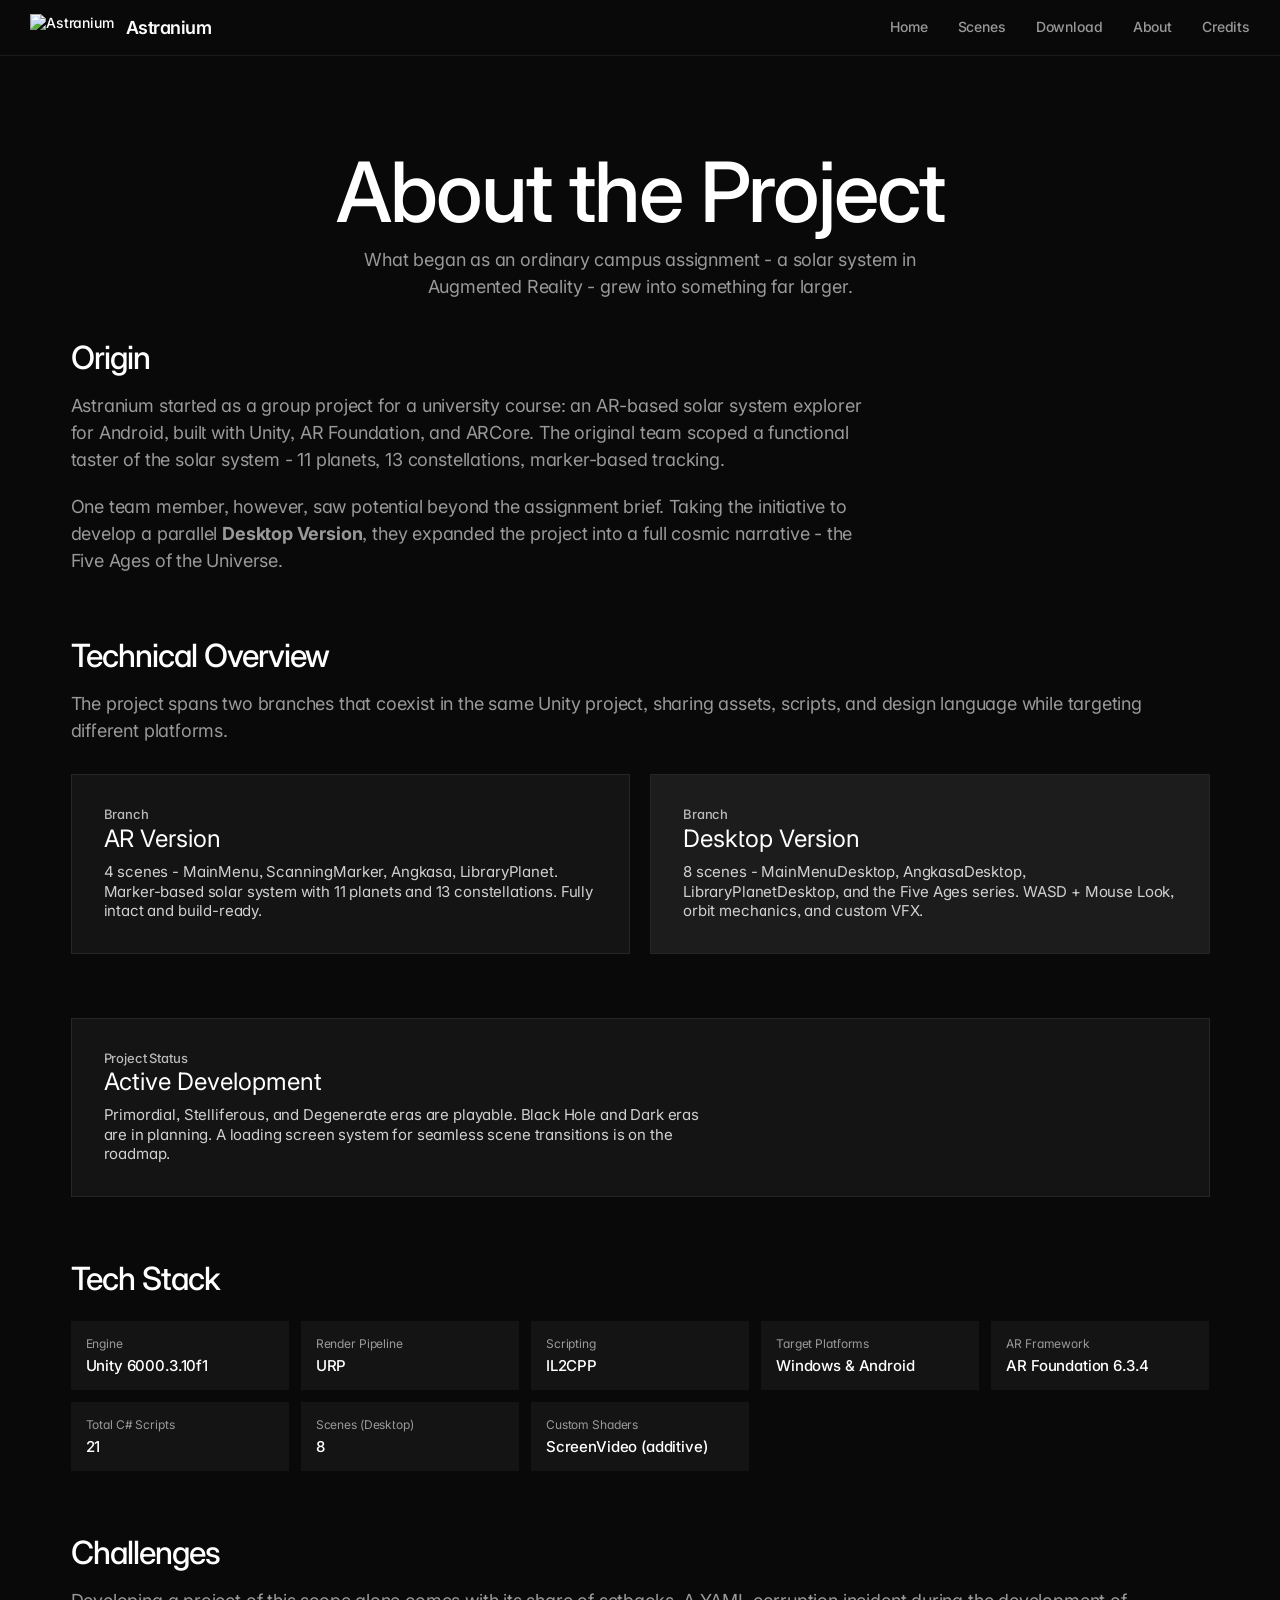
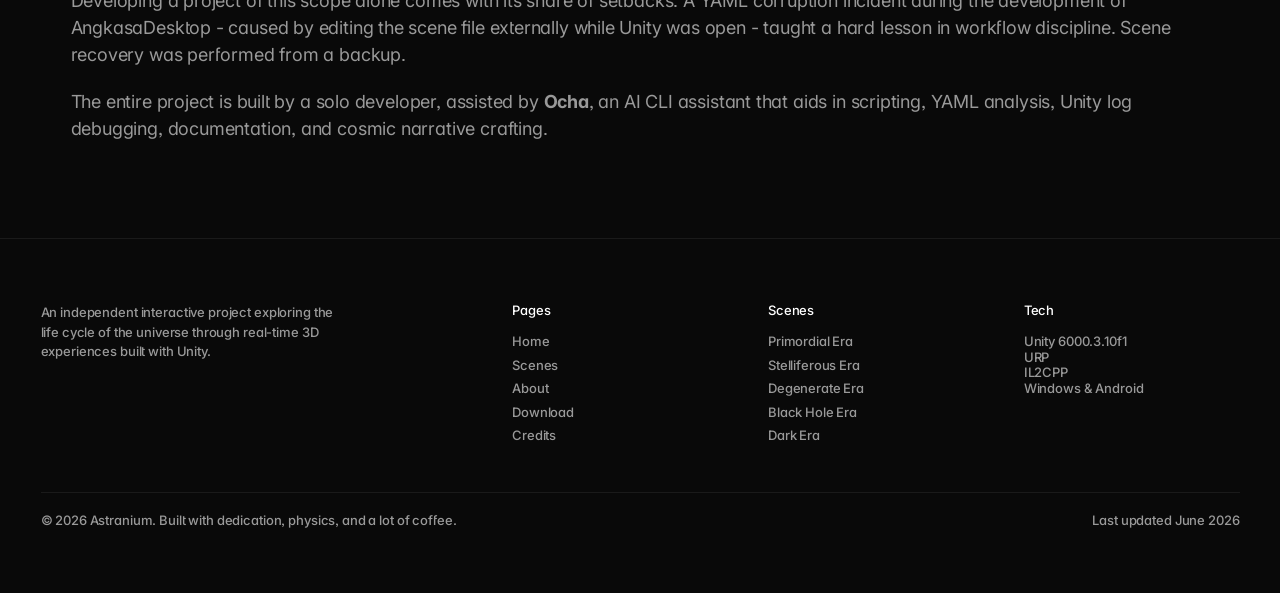
==== about.html @ 6d4ba45e "Add files via upload" ====
<!DOCTYPE html>
<html lang="en">
<head>
  <meta charset="UTF-8">
  <meta name="viewport" content="width=device-width, initial-scale=1.0">
  <title>About — Astranium</title>
  <link rel="icon" href="WebAssets/logo.png" type="image/png">
  <link rel="stylesheet" href="style.css">
</head>
<body>

  <nav class="top-nav">
    <div class="top-nav-logo">
      <img src="WebAssets/logo.png" alt="Astranium">
      <span>Astranium</span>
    </div>
    <button class="hamburger">&#9776;</button>
    <div class="top-nav-links">
      <a href="index.html">Home</a>
      <a href="scenes.html">Scenes</a>
      <a href="download.html">Download</a>
      <a href="about.html">About</a>
      <a href="credits.html">Credits</a>
    </div>
  </nav>

  <section class="page-header">
    <h1 class="display-xl">About the Project</h1>
    <p class="body-lg">
      What began as an ordinary campus assignment - a solar system in Augmented Reality -
      grew into something far larger.
    </p>
  </section>

  <section class="section" style="padding-top: 0;">
    <div class="container">

      <div style="max-width: 800px; margin-bottom: 64px;">
        <h2 class="display-md" style="margin-bottom: 16px;">Origin</h2>
        <p class="body-lg" style="color: var(--ink-muted);">
          Astranium started as a group project for a university course: an AR-based solar system
          explorer for Android, built with Unity, AR Foundation, and ARCore. The original team
          scoped a functional taster of the solar system - 11 planets, 13 constellations,
          marker-based tracking.
        </p>
        <p class="body-lg mt-lg" style="color: var(--ink-muted);">
          One team member, however, saw potential beyond the assignment brief. Taking the initiative
          to develop a parallel <strong>Desktop Version</strong>, they expanded the project into
          a full cosmic narrative - the Five Ages of the Universe.
        </p>
      </div>

      <div style="margin-bottom: 64px;">
        <h2 class="display-md" style="margin-bottom: 16px;">Technical Overview</h2>
        <p class="body-lg" style="color: var(--ink-muted); margin-bottom: 24px;">
          The project spans two branches that coexist in the same Unity project, sharing assets,
          scripts, and design language while targeting different platforms.
        </p>
        <div class="spotlight-grid">
          <div class="gradient-spotlight gradient-violet">
            <p class="caption" style="opacity: 0.7;">Branch</p>
            <h3>AR Version</h3>
            <p style="margin-top: 8px; color: rgba(255,255,255,0.8);">
              4 scenes - MainMenu, ScanningMarker, Angkasa, LibraryPlanet. Marker-based
              solar system with 11 planets and 13 constellations. Fully intact and build-ready.
            </p>
          </div>
          <div class="gradient-spotlight gradient-orange">
            <p class="caption" style="opacity: 0.7;">Branch</p>
            <h3>Desktop Version</h3>
            <p style="margin-top: 8px; color: rgba(255,255,255,0.8);">
              8 scenes - MainMenuDesktop, AngkasaDesktop, LibraryPlanetDesktop, and the
              Five Ages series. WASD + Mouse Look, orbit mechanics, and custom VFX.
            </p>
          </div>
        </div>
      </div>

      <div class="gradient-spotlight gradient-magenta" style="margin-bottom: 64px;">
        <p class="caption" style="opacity: 0.7;">Project Status</p>
        <h3>Active Development</h3>
        <p style="margin-top: 8px; color: rgba(255,255,255,0.8); max-width: 600px;">
          Primordial, Stelliferous, and Degenerate eras are playable. Black Hole and Dark eras
          are in planning. A loading screen system for seamless scene transitions is on the roadmap.
        </p>
      </div>

      <div style="margin-bottom: 64px;">
        <h2 class="display-md" style="margin-bottom: 24px;">Tech Stack</h2>
        <div class="tech-stack">
          <div class="tech-item">
            <span class="label">Engine</span>
            <span class="value">Unity 6000.3.10f1</span>
          </div>
          <div class="tech-item">
            <span class="label">Render Pipeline</span>
            <span class="value">URP</span>
          </div>
          <div class="tech-item">
            <span class="label">Scripting</span>
            <span class="value">IL2CPP</span>
          </div>
          <div class="tech-item">
            <span class="label">Target Platforms</span>
            <span class="value">Windows &amp; Android</span>
          </div>
          <div class="tech-item">
            <span class="label">AR Framework</span>
            <span class="value">AR Foundation 6.3.4</span>
          </div>
          <div class="tech-item">
            <span class="label">Total C&#35; Scripts</span>
            <span class="value">21</span>
          </div>
          <div class="tech-item">
            <span class="label">Scenes (Desktop)</span>
            <span class="value">8</span>
          </div>
          <div class="tech-item">
            <span class="label">Custom Shaders</span>
            <span class="value">ScreenVideo (additive)</span>
          </div>
        </div>
      </div>

      <div>
        <h2 class="display-md" style="margin-bottom: 16px;">Challenges</h2>
        <p class="body-lg" style="color: var(--ink-muted);">
          Developing a project of this scope alone comes with its share of setbacks. A YAML
          corruption incident during the development of AngkasaDesktop - caused by editing
          the scene file externally while Unity was open - taught a hard lesson in
          workflow discipline. Scene recovery was performed from a backup.
        </p>
        <p class="body-lg mt-lg" style="color: var(--ink-muted);">
          The entire project is built by a solo developer, assisted by <strong>Ocha</strong>,
          an AI CLI assistant that aids in scripting, YAML analysis, Unity log debugging,
          documentation, and cosmic narrative crafting.
        </p>
      </div>

    </div>
  </section>

  <footer class="footer">
    <div class="footer-grid">
      <div class="footer-brand">
        <p>An independent interactive project exploring the life cycle of the universe through real-time 3D experiences built with Unity.</p>
      </div>
      <div class="footer-col">
        <h4>Pages</h4>
        <a href="index.html">Home</a>
        <a href="scenes.html">Scenes</a>
        <a href="about.html">About</a>
        <a href="download.html">Download</a>
        <a href="credits.html">Credits</a>
      </div>
      <div class="footer-col">
        <h4>Scenes</h4>
        <a href="scenes.html">Primordial Era</a>
        <a href="scenes.html">Stelliferous Era</a>
        <a href="scenes.html">Degenerate Era</a>
        <a href="scenes.html">Black Hole Era</a>
        <a href="scenes.html">Dark Era</a>
      </div>
      <div class="footer-col">
        <h4>Tech</h4>
        <span>Unity 6000.3.10f1</span><br>
        <span>URP</span><br>
        <span>IL2CPP</span><br>
        <span>Windows &amp; Android</span>
      </div>
    </div>
    <div class="footer-bottom">
      <span>&copy; 2026 Astranium. Built with dedication, physics, and a lot of coffee.</span>
      <span class="caption">Last updated June 2026</span>
    </div>
  </footer>

  <script src="script.js"></script>
</body>
</html>
---- style.css ----
@import url('https://fonts.googleapis.com/css2?family=Inter:wght@400;500;600;700&display=swap');

:root {
  --primary: #ffffff;
  --on-primary: #000000;
  --accent-blue: #0099ff;
  --ink: #ffffff;
  --ink-muted: #999999;
  --canvas: #090909;
  --surface-1: #141414;
  --surface-2: #1c1c1c;
  --hairline: #262626;
  --hairline-soft: #1a1a1a;
  --inverse-canvas: #ffffff;
  --inverse-ink: #000000;
  --gradient-magenta: #555555;
  --gradient-violet: #444444;
  --gradient-orange: #333333;
  --gradient-coral: #2a2a2a;
  --semantic-success: #cccccc;

  --rounded-xs: 0px;
  --rounded-sm: 0px;
  --rounded-md: 0px;
  --rounded-lg: 0px;
  --rounded-xl: 0px;
  --rounded-xxl: 0px;
  --rounded-pill: 0px;
  --rounded-full: 0px;

  --space-hair: 1px;
  --space-xxs: 4px;
  --space-xs: 8px;
  --space-sm: 12px;
  --space-md: 15px;
  --space-lg: 20px;
  --space-xl: 30px;
  --space-xxl: 40px;
  --space-section: 96px;
}

*, *::before, *::after {
  margin: 0;
  padding: 0;
  box-sizing: border-box;
}

html {
  scroll-behavior: smooth;
}

body {
  font-family: 'Inter', -apple-system, BlinkMacSystemFont, sans-serif;
  background-color: var(--canvas);
  color: var(--ink);
  font-size: 15px;
  font-weight: 400;
  line-height: 1.3;
  letter-spacing: -0.15px;
  font-feature-settings: 'cv11', 'ss03', 'ss07', 'dlig';
  -webkit-font-smoothing: antialiased;
  -moz-osx-font-smoothing: grayscale;
}

/* Top Navigation */
.top-nav {
  position: sticky;
  top: 0;
  z-index: 100;
  background-color: var(--canvas);
  height: 56px;
  display: flex;
  align-items: center;
  justify-content: space-between;
  padding: 0 var(--space-xl);
  border-bottom: 1px solid var(--hairline-soft);
  font-size: 14px;
  font-weight: 500;
  letter-spacing: -0.14px;
}

.top-nav-logo {
  display: flex;
  align-items: center;
  gap: var(--space-sm);
}

.top-nav-logo img {
  height: 28px;
  width: auto;
}

.top-nav-logo span {
  font-size: 18px;
  font-weight: 600;
  letter-spacing: -0.5px;
}

.top-nav-links {
  display: flex;
  align-items: center;
  gap: var(--space-xl);
}

.top-nav-links a {
  color: var(--ink-muted);
  text-decoration: none;
  transition: color 0.2s;
}

.top-nav-links a:hover {
  color: var(--ink);
}

.top-nav-cta {
  display: flex;
  align-items: center;
  gap: var(--space-sm);
}

/* Buttons */
.btn-primary {
  display: inline-flex;
  align-items: center;
  justify-content: center;
  background-color: var(--primary);
  color: var(--on-primary);
  font-family: 'Inter', sans-serif;
  font-size: 14px;
  font-weight: 500;
  line-height: 1;
  letter-spacing: -0.14px;
  font-feature-settings: 'cv11';
  border-radius: var(--rounded-pill);
  padding: 10px 15px;
  border: none;
  cursor: pointer;
  text-decoration: none;
  transition: transform 0.15s, opacity 0.15s;
}

.btn-primary:hover {
  transform: scale(0.97);
  opacity: 0.92;
}

.btn-primary:active {
  transform: scale(0.95);
}

.btn-secondary {
  display: inline-flex;
  align-items: center;
  justify-content: center;
  background-color: var(--surface-1);
  color: var(--ink);
  font-family: 'Inter', sans-serif;
  font-size: 14px;
  font-weight: 500;
  line-height: 1;
  letter-spacing: -0.14px;
  font-feature-settings: 'cv11';
  border-radius: var(--rounded-pill);
  padding: 10px 15px;
  border: none;
  cursor: pointer;
  text-decoration: none;
  transition: transform 0.15s, opacity 0.15s;
}

.btn-secondary:hover {
  transform: scale(0.97);
  opacity: 0.92;
}

.btn-translucent {
  display: inline-flex;
  align-items: center;
  justify-content: center;
  background-color: var(--surface-2);
  color: var(--ink);
  font-family: 'Inter', sans-serif;
  font-size: 14px;
  font-weight: 500;
  line-height: 1;
  letter-spacing: -0.14px;
  font-feature-settings: 'cv11';
  border-radius: var(--rounded-xxl);
  padding: 8px 14px;
  border: none;
  cursor: pointer;
  text-decoration: none;
}

/* Display Typography */
.display-xxl {
  font-size: clamp(48px, 8vw, 110px);
  font-weight: 500;
  line-height: 0.85;
  letter-spacing: clamp(-2.5px, -0.05em, -5.5px);
}

.display-xl {
  font-size: clamp(42px, 6.5vw, 85px);
  font-weight: 500;
  line-height: 0.95;
  letter-spacing: clamp(-2px, -0.04em, -4.25px);
}

.display-lg {
  font-size: clamp(32px, 5vw, 62px);
  font-weight: 500;
  line-height: 1;
  letter-spacing: clamp(-1.5px, -0.03em, -3.1px);
}

.display-md {
  font-size: clamp(24px, 3vw, 32px);
  font-weight: 500;
  line-height: 1.13;
  letter-spacing: -1px;
}

.headline {
  font-size: 22px;
  font-weight: 700;
  line-height: 1.2;
  letter-spacing: -0.8px;
}

.subhead {
  font-size: 24px;
  font-weight: 400;
  line-height: 1.3;
  letter-spacing: -0.01px;
}

/* Body */
.body-lg {
  font-size: 18px;
  font-weight: 400;
  line-height: 1.5;
  letter-spacing: -0.18px;
}

.body-sm {
  font-size: 14px;
  font-weight: 500;
  line-height: 1.4;
  letter-spacing: -0.14px;
}

.caption {
  font-size: 13px;
  font-weight: 500;
  line-height: 1.2;
  letter-spacing: -0.13px;
}

.micro {
  font-size: 12px;
  font-weight: 400;
  line-height: 1.2;
  letter-spacing: -0.12px;
}

/* Links */
a {
  color: var(--accent-blue);
  text-decoration: none;
}

a:hover {
  text-decoration: underline;
}

/* Layout */
.container {
  max-width: 1199px;
  margin: 0 auto;
  padding: 0 var(--space-xl);
}

.section {
  padding: var(--space-section) 0;
}

.section-dark {
  background-color: var(--canvas);
}

/* Hero Section */
.hero {
  min-height: 80vh;
  display: flex;
  flex-direction: column;
  align-items: center;
  justify-content: center;
  text-align: center;
  padding: var(--space-xxl) var(--space-xl);
  position: relative;
  overflow: hidden;
}

.hero-bg {
  position: absolute;
  inset: 0;
  z-index: 0;
  opacity: 0.3;
}

.hero-bg img {
  width: 100%;
  height: 100%;
  object-fit: cover;
}

.hero-content {
  position: relative;
  z-index: 1;
  max-width: 900px;
}

.hero-content p {
  margin-top: var(--space-lg);
  max-width: 650px;
  margin-left: auto;
  margin-right: auto;
  color: var(--ink-muted);
}

.hero-cta {
  margin-top: var(--space-xl);
  display: flex;
  gap: var(--space-sm);
  justify-content: center;
  flex-wrap: wrap;
}

/* Cards Grid */
.card-grid {
  display: grid;
  grid-template-columns: repeat(auto-fill, minmax(340px, 1fr));
  gap: var(--space-lg);
}

.card {
  background-color: var(--surface-1);
  border-radius: var(--rounded-xl);
  padding: 24px;
  transition: transform 0.2s, background-color 0.2s;
}

.card:hover {
  transform: translateY(-2px);
}

.card-featured {
  background-color: var(--surface-2);
}

.card-image {
  width: 100%;
  aspect-ratio: 16 / 9;
  object-fit: cover;
  border-radius: var(--rounded-lg);
  margin-bottom: var(--space-md);
}

.card h3 {
  margin-bottom: var(--space-xs);
}

.card p {
  color: var(--ink-muted);
  font-size: 14px;
  line-height: 1.4;
  letter-spacing: -0.14px;
}

/* Gradient Spotlight Cards */
.gradient-spotlight {
  border-radius: var(--rounded-xxl);
  padding: 32px;
  color: var(--ink);
}

.gradient-spotlight h3 {
  font-size: 24px;
  font-weight: 400;
  line-height: 1.3;
  letter-spacing: -0.01px;
}

.gradient-violet {
  background: var(--surface-1);
  border: 1px solid var(--hairline);
}

.gradient-magenta {
  background: var(--surface-1);
  border: 1px solid var(--hairline);
}

.gradient-orange {
  background: var(--surface-2);
  border: 1px solid var(--hairline);
}

.gradient-coral {
  background: var(--surface-2);
  border: 1px solid var(--hairline);
}

/* Spotlight Grid - 2 columns */
.spotlight-grid {
  display: grid;
  grid-template-columns: 1fr 1fr;
  gap: var(--space-lg);
  margin-top: var(--space-xl);
}

/* Section Titles */
.section-header {
  margin-bottom: var(--space-xxl);
}

.section-header .display-lg {
  margin-bottom: var(--space-md);
}

.section-header p {
  max-width: 600px;
  color: var(--ink-muted);
}

/* Footer */
.footer {
  background-color: var(--canvas);
  color: var(--ink-muted);
  font-size: 13px;
  font-weight: 500;
  line-height: 1.2;
  letter-spacing: -0.13px;
  padding: 64px 32px;
  border-top: 1px solid var(--hairline-soft);
}

.footer-grid {
  max-width: 1199px;
  margin: 0 auto;
  display: grid;
  grid-template-columns: 2fr 1fr 1fr 1fr;
  gap: var(--space-xxl);
}

.footer-brand {
  display: flex;
  flex-direction: column;
  gap: var(--space-md);
}

.footer-brand img {
  height: 28px;
  width: auto;
}

.footer-brand p {
  max-width: 300px;
  line-height: 1.5;
}

.footer-col h4 {
  color: var(--ink);
  margin-bottom: var(--space-md);
  font-size: 13px;
  font-weight: 500;
}

.footer-col a {
  display: block;
  color: var(--ink-muted);
  margin-bottom: var(--space-xs);
  text-decoration: none;
}

.footer-col a:hover {
  color: var(--ink);
}

.footer-bottom {
  max-width: 1199px;
  margin: var(--space-xxl) auto 0;
  padding-top: var(--space-lg);
  border-top: 1px solid var(--hairline-soft);
  display: flex;
  justify-content: space-between;
  align-items: center;
  flex-wrap: wrap;
  gap: var(--space-md);
}

/* Page Header */
.page-header {
  padding: var(--space-section) var(--space-xl) var(--space-xxl);
  text-align: center;
}

.page-header p {
  max-width: 600px;
  margin: var(--space-md) auto 0;
  color: var(--ink-muted);
}

/* Scene Tags */
.tag {
  display: inline-block;
  font-size: 12px;
  font-weight: 500;
  padding: 3px 10px;
  border-radius: var(--rounded-pill);
  letter-spacing: -0.12px;
  margin-bottom: var(--space-sm);
}

.tag-primordial {
  background: var(--surface-2);
  color: var(--ink);
}

.tag-stelliferous {
  background: var(--surface-2);
  color: var(--ink);
}

.tag-degenerate {
  background: var(--surface-2);
  color: var(--ink);
}

.tag-blackhole {
  background: var(--surface-1);
  color: var(--ink-muted);
}

.tag-darkera {
  background: var(--surface-2);
  color: var(--ink);
}

/* Credits Page */
.credit-section {
  margin-bottom: var(--space-xxl);
}

.credit-section h2 {
  margin-bottom: var(--space-lg);
}

.credit-item {
  display: flex;
  justify-content: space-between;
  align-items: flex-start;
  padding: var(--space-md) 0;
  border-bottom: 1px solid var(--hairline-soft);
}

.credit-item:last-child {
  border-bottom: none;
}

.credit-label {
  color: var(--ink-muted);
  font-size: 14px;
  letter-spacing: -0.14px;
}

.credit-value {
  text-align: right;
  max-width: 60%;
  font-size: 14px;
  letter-spacing: -0.14px;
}

/* About page */
.tech-stack {
  display: grid;
  grid-template-columns: repeat(auto-fill, minmax(200px, 1fr));
  gap: var(--space-sm);
}

.tech-item {
  background-color: var(--surface-1);
  border-radius: var(--rounded-lg);
  padding: var(--space-md);
  display: flex;
  flex-direction: column;
  gap: var(--space-xxs);
}

.tech-item .label {
  font-size: 12px;
  color: var(--ink-muted);
  letter-spacing: -0.12px;
}

.tech-item .value {
  font-size: 15px;
  font-weight: 500;
  letter-spacing: -0.15px;
}

/* Responsive */
@media (max-width: 810px) {
  .spotlight-grid {
    grid-template-columns: 1fr;
  }

  .card-grid {
    grid-template-columns: 1fr;
  }

  .top-nav-links {
    display: none;
  }

  .top-nav-links.mobile-open {
    display: flex;
    flex-direction: column;
    position: absolute;
    top: 56px;
    left: 0;
    right: 0;
    background: var(--canvas);
    padding: var(--space-lg);
    border-bottom: 1px solid var(--hairline);
    gap: var(--space-md);
  }

  .footer-grid {
    grid-template-columns: 1fr 1fr;
  }

  .section {
    padding: 48px 0;
  }
}

@media (max-width: 480px) {
  .footer-grid {
    grid-template-columns: 1fr;
  }

  .hero-cta {
    flex-direction: column;
  }
}

/* Hamburger */
.hamburger {
  display: none;
  background: none;
  border: none;
  color: var(--ink);
  font-size: 24px;
  cursor: pointer;
  padding: var(--space-xs);
}

@media (max-width: 810px) {
  .hamburger {
    display: block;
  }
}

/* Utility */
.text-muted {
  color: var(--ink-muted);
}

.mt-lg {
  margin-top: var(--space-lg);
}

.mb-lg {
  margin-bottom: var(--space-lg);
}

.gap-md {
  gap: var(--space-md);
}

.flex-center {
  display: flex;
  align-items: center;
  justify-content: center;
}
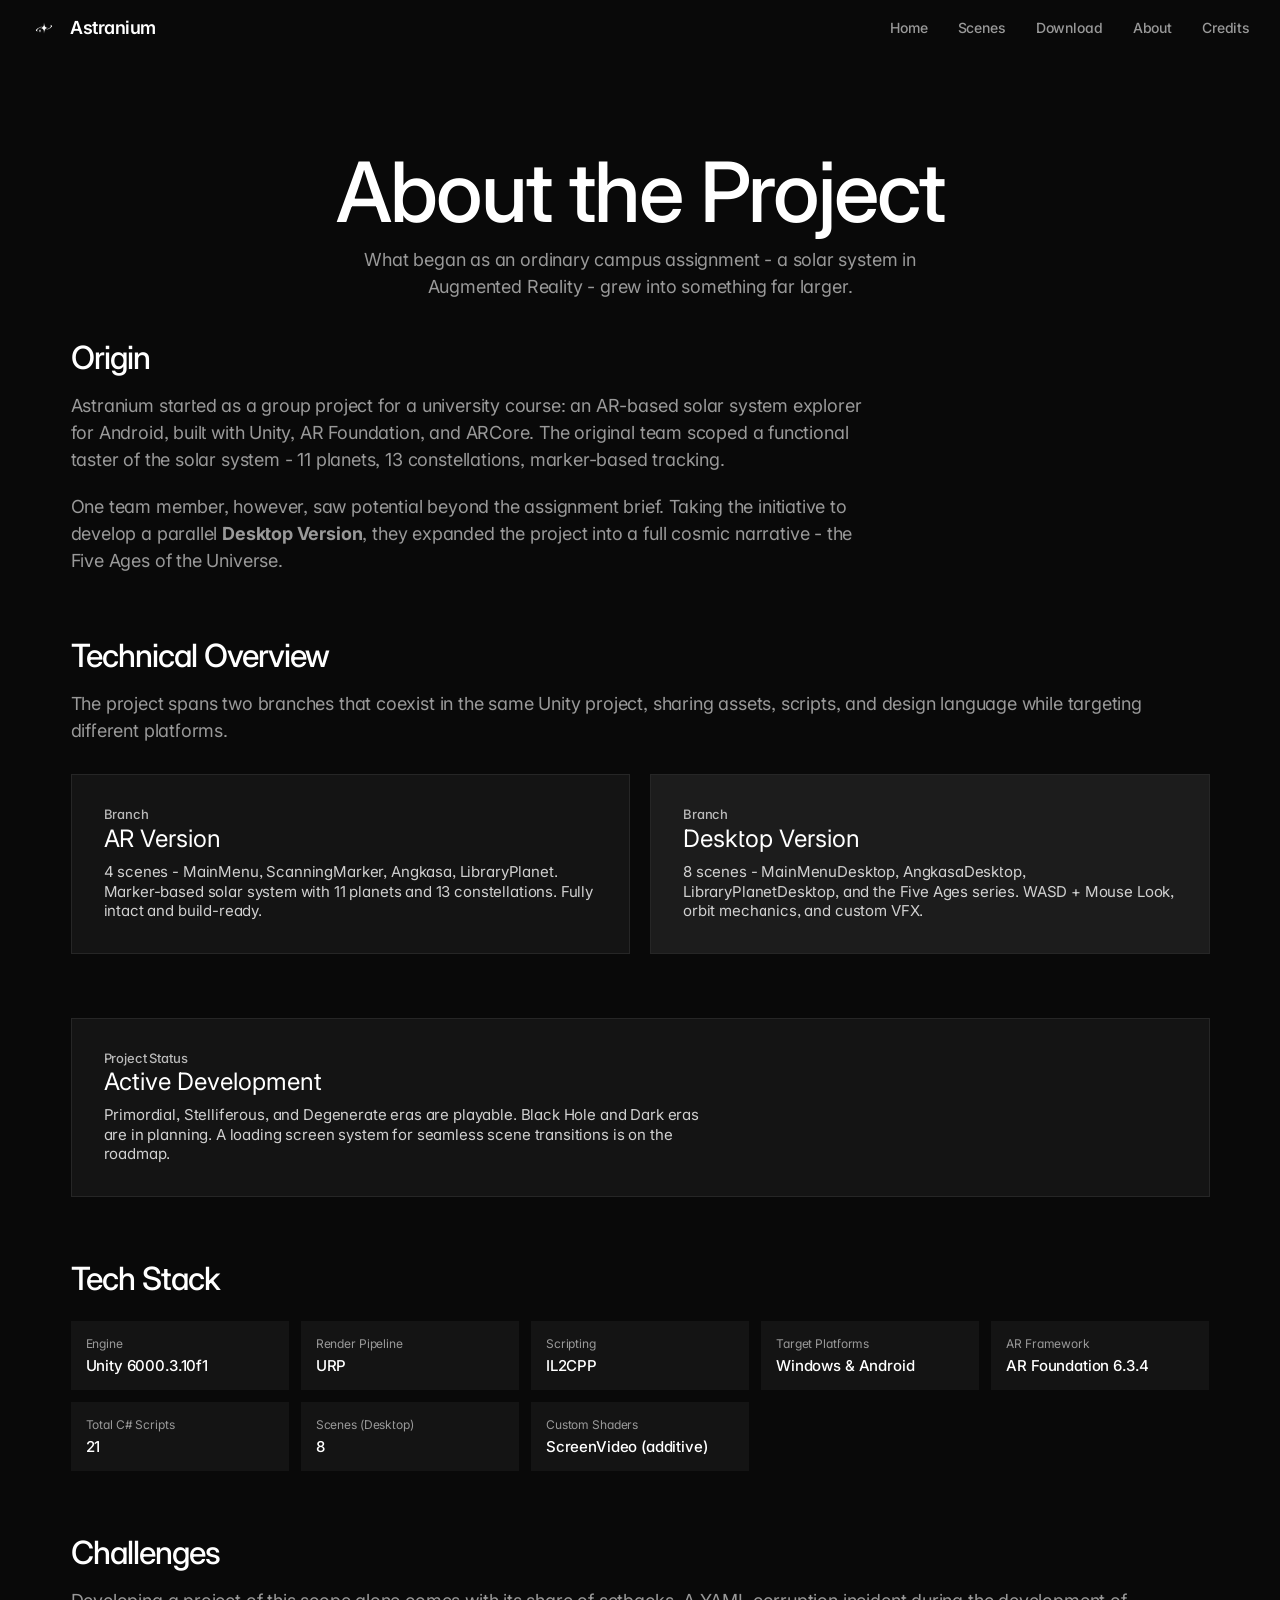
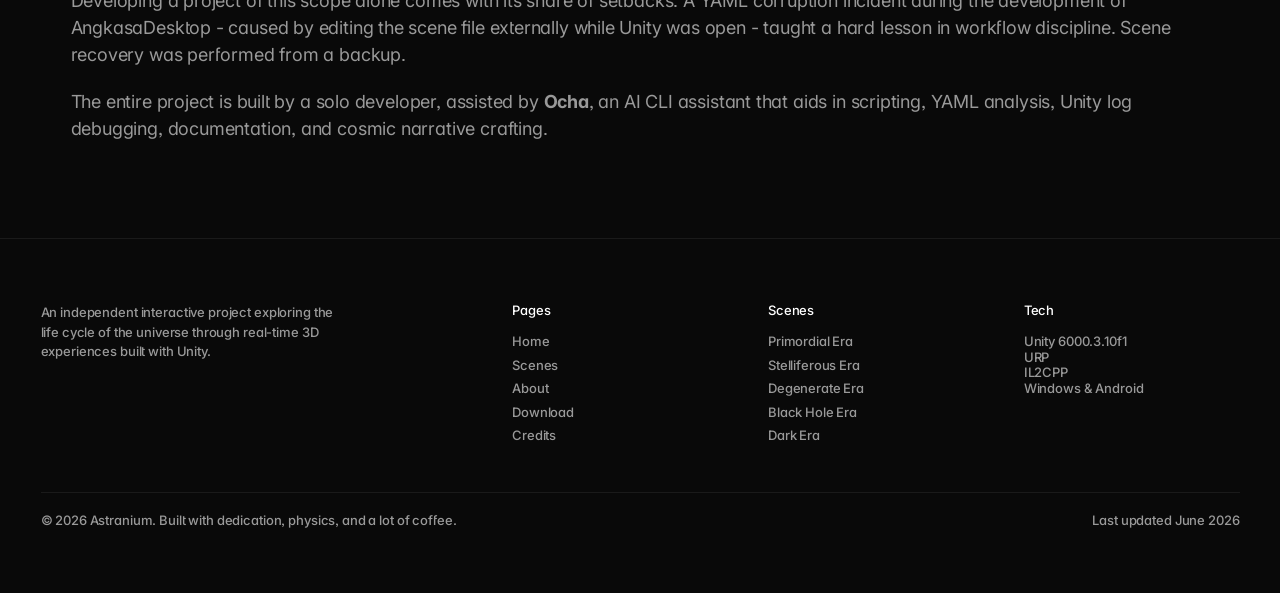
==== commit f5b1e440: "pesan" ====
--- a/about.html
+++ b/about.html
@@ -24,7 +24,7 @@
     </div>
   </nav>
 
-  <section class="page-header">
+  <section class="page-header animate-on-scroll">
     <h1 class="display-xl">About the Project</h1>
     <p class="body-lg">
       What began as an ordinary campus assignment - a solar system in Augmented Reality -
@@ -35,7 +35,7 @@
   <section class="section" style="padding-top: 0;">
     <div class="container">
 
-      <div style="max-width: 800px; margin-bottom: 64px;">
+      <div class="animate-on-scroll" style="max-width: 800px; margin-bottom: 64px;">
         <h2 class="display-md" style="margin-bottom: 16px;">Origin</h2>
         <p class="body-lg" style="color: var(--ink-muted);">
           Astranium started as a group project for a university course: an AR-based solar system
@@ -50,14 +50,14 @@
         </p>
       </div>
 
-      <div style="margin-bottom: 64px;">
+      <div class="animate-on-scroll" style="margin-bottom: 64px;">
         <h2 class="display-md" style="margin-bottom: 16px;">Technical Overview</h2>
         <p class="body-lg" style="color: var(--ink-muted); margin-bottom: 24px;">
           The project spans two branches that coexist in the same Unity project, sharing assets,
           scripts, and design language while targeting different platforms.
         </p>
         <div class="spotlight-grid">
-          <div class="gradient-spotlight gradient-violet">
+          <div class="gradient-spotlight gradient-violet animate-on-scroll">
             <p class="caption" style="opacity: 0.7;">Branch</p>
             <h3>AR Version</h3>
             <p style="margin-top: 8px; color: rgba(255,255,255,0.8);">
@@ -65,7 +65,7 @@
               solar system with 11 planets and 13 constellations. Fully intact and build-ready.
             </p>
           </div>
-          <div class="gradient-spotlight gradient-orange">
+          <div class="gradient-spotlight gradient-orange animate-on-scroll">
             <p class="caption" style="opacity: 0.7;">Branch</p>
             <h3>Desktop Version</h3>
             <p style="margin-top: 8px; color: rgba(255,255,255,0.8);">
@@ -76,7 +76,7 @@
         </div>
       </div>
 
-      <div class="gradient-spotlight gradient-magenta" style="margin-bottom: 64px;">
+      <div class="gradient-spotlight gradient-magenta animate-on-scroll" style="margin-bottom: 64px;">
         <p class="caption" style="opacity: 0.7;">Project Status</p>
         <h3>Active Development</h3>
         <p style="margin-top: 8px; color: rgba(255,255,255,0.8); max-width: 600px;">
@@ -85,45 +85,45 @@
         </p>
       </div>
 
-      <div style="margin-bottom: 64px;">
+      <div class="animate-on-scroll" style="margin-bottom: 64px;">
         <h2 class="display-md" style="margin-bottom: 24px;">Tech Stack</h2>
         <div class="tech-stack">
-          <div class="tech-item">
+          <div class="tech-item animate-on-scroll">
             <span class="label">Engine</span>
             <span class="value">Unity 6000.3.10f1</span>
           </div>
-          <div class="tech-item">
+          <div class="tech-item animate-on-scroll">
             <span class="label">Render Pipeline</span>
             <span class="value">URP</span>
           </div>
-          <div class="tech-item">
+          <div class="tech-item animate-on-scroll">
             <span class="label">Scripting</span>
             <span class="value">IL2CPP</span>
           </div>
-          <div class="tech-item">
+          <div class="tech-item animate-on-scroll">
             <span class="label">Target Platforms</span>
             <span class="value">Windows &amp; Android</span>
           </div>
-          <div class="tech-item">
+          <div class="tech-item animate-on-scroll">
             <span class="label">AR Framework</span>
             <span class="value">AR Foundation 6.3.4</span>
           </div>
-          <div class="tech-item">
+          <div class="tech-item animate-on-scroll">
             <span class="label">Total C&#35; Scripts</span>
             <span class="value">21</span>
           </div>
-          <div class="tech-item">
+          <div class="tech-item animate-on-scroll">
             <span class="label">Scenes (Desktop)</span>
             <span class="value">8</span>
           </div>
-          <div class="tech-item">
+          <div class="tech-item animate-on-scroll">
             <span class="label">Custom Shaders</span>
             <span class="value">ScreenVideo (additive)</span>
           </div>
         </div>
       </div>
 
-      <div>
+      <div class="animate-on-scroll">
         <h2 class="display-md" style="margin-bottom: 16px;">Challenges</h2>
         <p class="body-lg" style="color: var(--ink-muted);">
           Developing a project of this scope alone comes with its share of setbacks. A YAML
--- a/style.css
+++ b/style.css
@@ -47,6 +47,13 @@
 
 html {
   scroll-behavior: smooth;
+  overflow-y: scroll;
+  -ms-overflow-style: none;
+  scrollbar-width: none;
+}
+
+html::-webkit-scrollbar {
+  display: none;
 }
 
 body {
@@ -60,6 +67,10 @@
   font-feature-settings: 'cv11', 'ss03', 'ss07', 'dlig';
   -webkit-font-smoothing: antialiased;
   -moz-osx-font-smoothing: grayscale;
+  -webkit-user-select: none;
+  -moz-user-select: none;
+  -ms-user-select: none;
+  user-select: none;
 }
 
 /* Top Navigation */
@@ -73,7 +84,6 @@
   align-items: center;
   justify-content: space-between;
   padding: 0 var(--space-xl);
-  border-bottom: 1px solid var(--hairline-soft);
   font-size: 14px;
   font-weight: 500;
   letter-spacing: -0.14px;
@@ -289,15 +299,120 @@
   background-color: var(--canvas);
 }
 
+/* Era Hero (Scenes page) */
+.era-hero {
+  min-height: 70vh;
+  display: flex;
+  align-items: flex-end;
+  position: relative;
+  overflow: hidden;
+}
+
+.era-hero-bg {
+  position: absolute;
+  inset: 0;
+  z-index: 0;
+}
+
+.era-hero-bg img {
+  width: 100%;
+  height: 100%;
+  object-fit: cover;
+}
+
+.era-hero-overlay {
+  position: absolute;
+  inset: 0;
+  z-index: 1;
+  background: linear-gradient(to top, rgba(9,9,9,0.95) 0%, rgba(9,9,9,0.4) 50%, rgba(9,9,9,0.1) 100%);
+}
+
+.era-hero-content {
+  position: relative;
+  z-index: 2;
+  max-width: 800px;
+  padding: 80px var(--space-xl);
+}
+
+.era-hero-content p {
+  color: var(--ink-muted);
+  margin-top: var(--space-md);
+  max-width: 650px;
+}
+
+.era-status {
+  margin-top: var(--space-lg);
+  display: flex;
+  align-items: center;
+  gap: var(--space-sm);
+  flex-wrap: wrap;
+}
+
+.era-status-label {
+  display: inline-block;
+  font-size: 13px;
+  font-weight: 500;
+  letter-spacing: -0.13px;
+  padding: 3px 10px;
+  background: var(--surface-2);
+  color: var(--ink);
+}
+
+.era-ar-scene {
+  display: inline-block;
+  padding: 6px 14px;
+  background: var(--surface-2);
+  color: var(--ink);
+  font-size: 13px;
+  font-weight: 500;
+  letter-spacing: -0.13px;
+  border: 1px solid var(--hairline);
+}
+
+@media (max-width: 810px) {
+  .era-hero {
+    min-height: 50vh;
+    align-items: center;
+  }
+
+  .era-hero-content {
+    padding: 60px var(--space-lg);
+  }
+}
+
+/* Sound Toggle */
+.sound-toggle {
+  position: absolute;
+  bottom: 24px;
+  right: 24px;
+  z-index: 2;
+  padding: 8px 14px;
+  display: flex;
+  align-items: center;
+  justify-content: center;
+  background-color: var(--surface-1);
+  color: var(--ink);
+  border: 1px solid var(--hairline);
+  cursor: pointer;
+  font-size: 13px;
+  font-family: 'Inter', sans-serif;
+  font-weight: 500;
+  letter-spacing: -0.13px;
+  transition: background-color 0.2s;
+}
+
+.sound-toggle:hover {
+  background-color: var(--surface-2);
+}
+
 /* Hero Section */
 .hero {
   min-height: 80vh;
   display: flex;
   flex-direction: column;
-  align-items: center;
-  justify-content: center;
-  text-align: center;
-  padding: var(--space-xxl) var(--space-xl);
+  align-items: flex-start;
+  justify-content: flex-end;
+  padding: 80px var(--space-xl);
   position: relative;
   overflow: hidden;
 }
@@ -306,10 +421,10 @@
   position: absolute;
   inset: 0;
   z-index: 0;
-  opacity: 0.3;
-}
-
-.hero-bg img {
+}
+
+.hero-bg img,
+.hero-bg video {
   width: 100%;
   height: 100%;
   object-fit: cover;
@@ -318,14 +433,12 @@
 .hero-content {
   position: relative;
   z-index: 1;
-  max-width: 900px;
+  max-width: 700px;
+  mix-blend-mode: difference;
 }
 
 .hero-content p {
   margin-top: var(--space-lg);
-  max-width: 650px;
-  margin-left: auto;
-  margin-right: auto;
   color: var(--ink-muted);
 }
 
@@ -333,7 +446,6 @@
   margin-top: var(--space-xl);
   display: flex;
   gap: var(--space-sm);
-  justify-content: center;
   flex-wrap: wrap;
 }
 
@@ -644,6 +756,22 @@
   .section {
     padding: 48px 0;
   }
+
+  .hero {
+    align-items: center;
+    justify-content: center;
+    text-align: center;
+    padding: var(--space-xxl) var(--space-xl);
+  }
+
+  .hero-content p {
+    margin-left: auto;
+    margin-right: auto;
+  }
+
+  .hero-cta {
+    justify-content: center;
+  }
 }
 
 @media (max-width: 480px) {
@@ -673,6 +801,18 @@
   }
 }
 
+/* Scroll Animation */
+.animate-on-scroll {
+  opacity: 0;
+  transform: translateY(24px);
+  transition: opacity 0.6s ease, transform 0.6s ease;
+}
+
+.animate-on-scroll.visible {
+  opacity: 1;
+  transform: translateY(0);
+}
+
 /* Utility */
 .text-muted {
   color: var(--ink-muted);
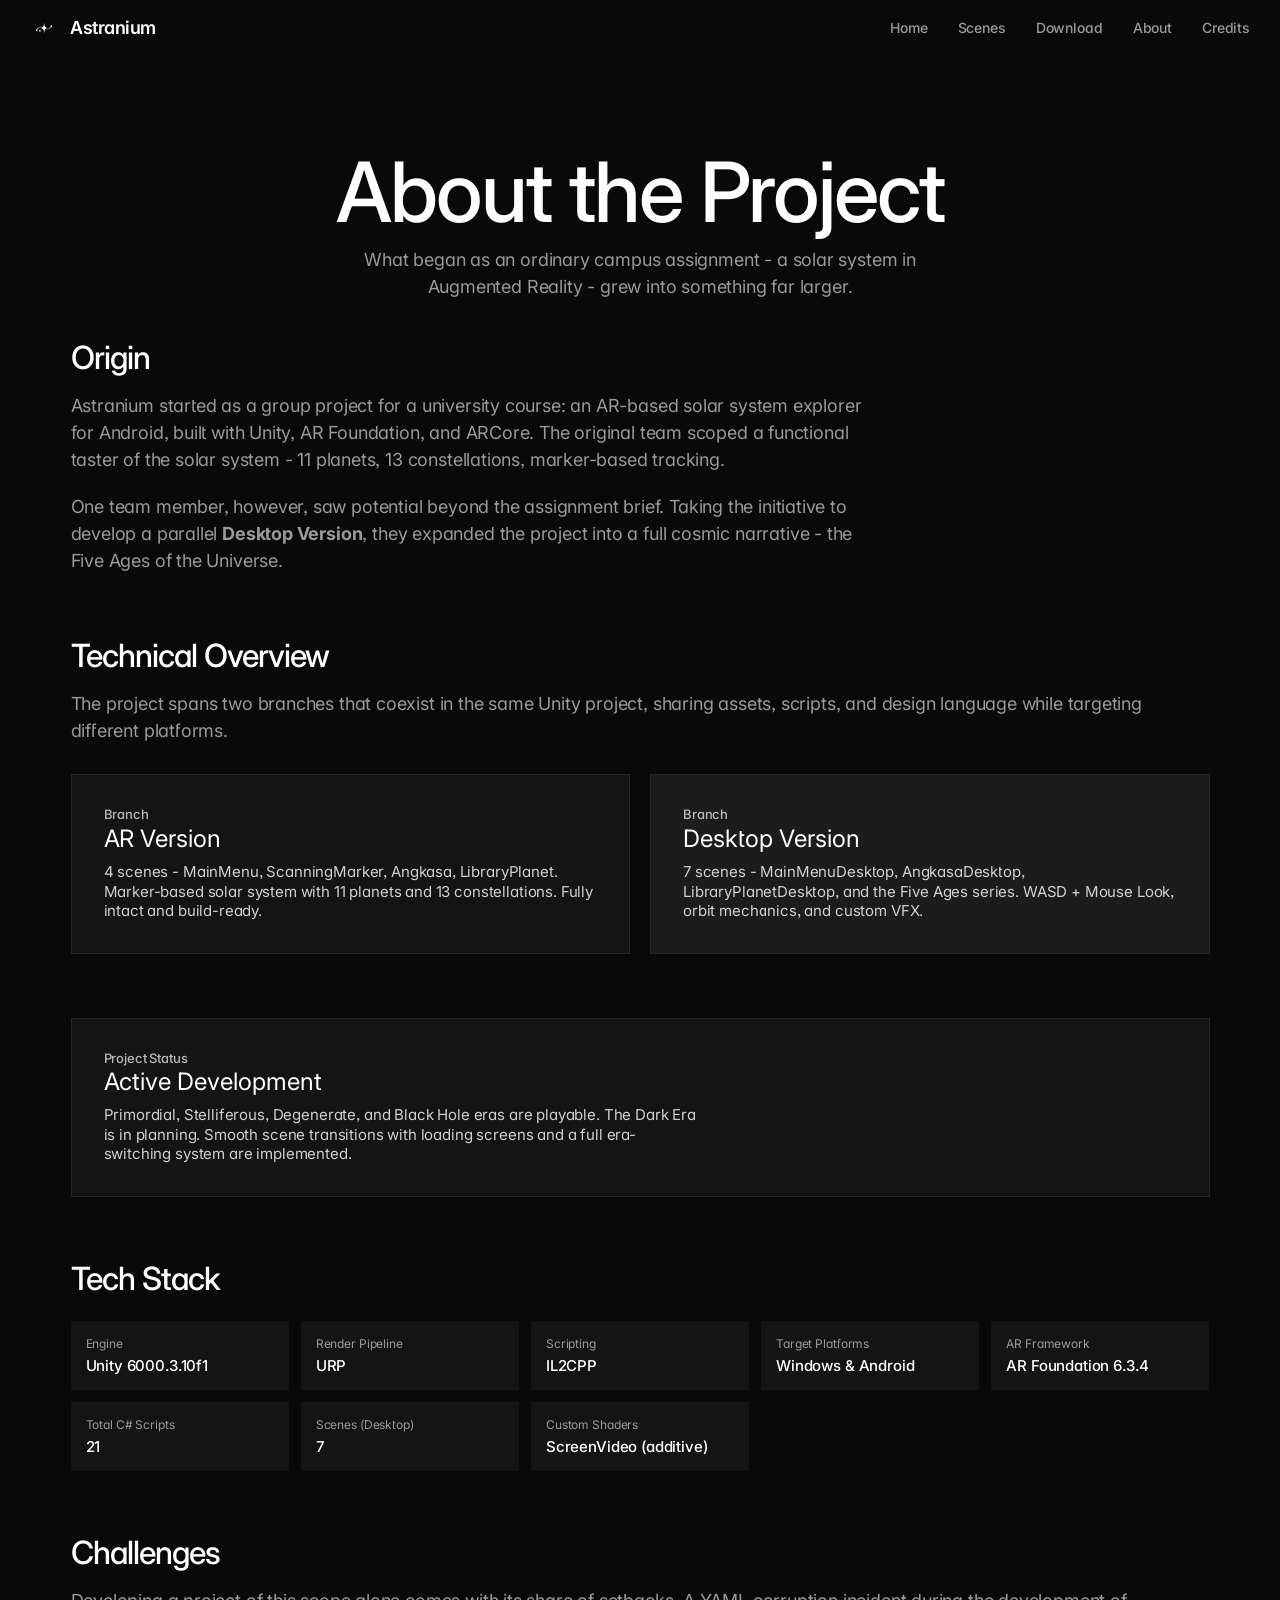
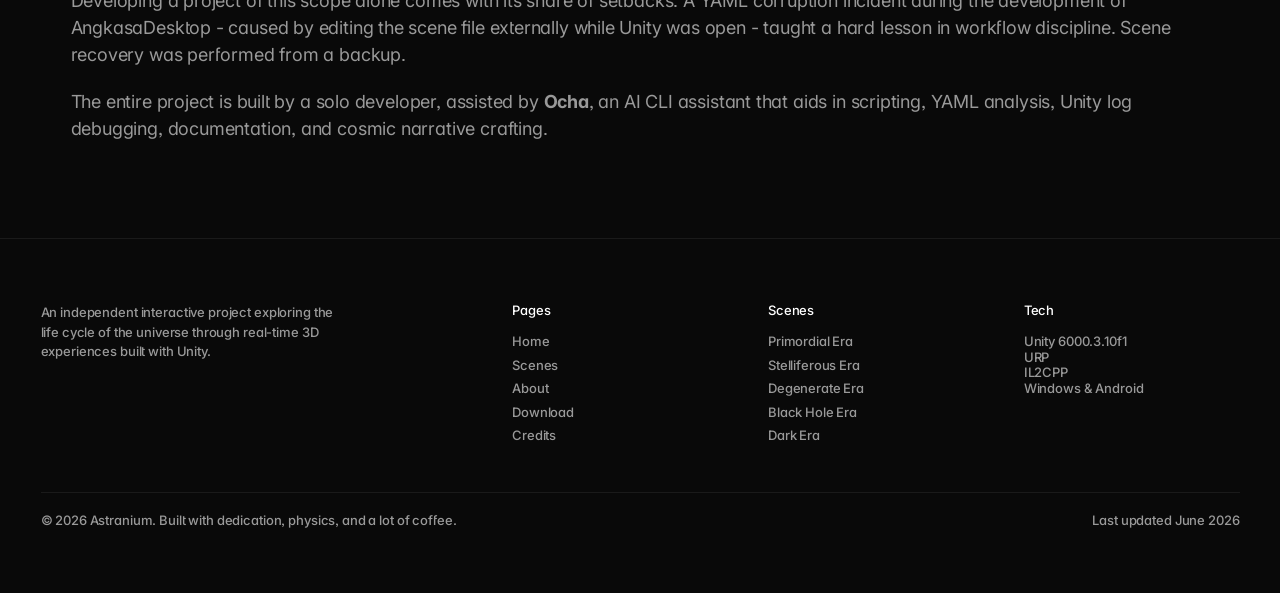
==== commit 7756e1cc: "Update HTML files" ====
--- a/about.html
+++ b/about.html
@@ -3,7 +3,7 @@
 <head>
   <meta charset="UTF-8">
   <meta name="viewport" content="width=device-width, initial-scale=1.0">
-  <title>About — Astranium</title>
+  <title>About - Astranium</title>
   <link rel="icon" href="WebAssets/logo.png" type="image/png">
   <link rel="stylesheet" href="style.css">
 </head>
@@ -69,7 +69,7 @@
             <p class="caption" style="opacity: 0.7;">Branch</p>
             <h3>Desktop Version</h3>
             <p style="margin-top: 8px; color: rgba(255,255,255,0.8);">
-              8 scenes - MainMenuDesktop, AngkasaDesktop, LibraryPlanetDesktop, and the
+              7 scenes - MainMenuDesktop, AngkasaDesktop, LibraryPlanetDesktop, and the
               Five Ages series. WASD + Mouse Look, orbit mechanics, and custom VFX.
             </p>
           </div>
@@ -80,8 +80,9 @@
         <p class="caption" style="opacity: 0.7;">Project Status</p>
         <h3>Active Development</h3>
         <p style="margin-top: 8px; color: rgba(255,255,255,0.8); max-width: 600px;">
-          Primordial, Stelliferous, and Degenerate eras are playable. Black Hole and Dark eras
-          are in planning. A loading screen system for seamless scene transitions is on the roadmap.
+          Primordial, Stelliferous, Degenerate, and Black Hole eras are playable.
+          The Dark Era is in planning. Smooth scene transitions with loading screens
+          and a full era-switching system are implemented.
         </p>
       </div>
 
@@ -114,7 +115,7 @@
           </div>
           <div class="tech-item animate-on-scroll">
             <span class="label">Scenes (Desktop)</span>
-            <span class="value">8</span>
+            <span class="value">7</span>
           </div>
           <div class="tech-item animate-on-scroll">
             <span class="label">Custom Shaders</span>
--- a/style.css
+++ b/style.css
@@ -497,6 +497,21 @@
   color: var(--ink);
 }
 
+/* Download Grid */
+.download-grid {
+  display: grid;
+  grid-template-columns: 1fr 1fr;
+  gap: var(--space-lg);
+  max-width: 900px;
+  margin: 0 auto;
+}
+
+@media (max-width: 810px) {
+  .download-grid {
+    grid-template-columns: 1fr;
+  }
+}
+
 .gradient-spotlight h3 {
   font-size: 24px;
   font-weight: 400;
